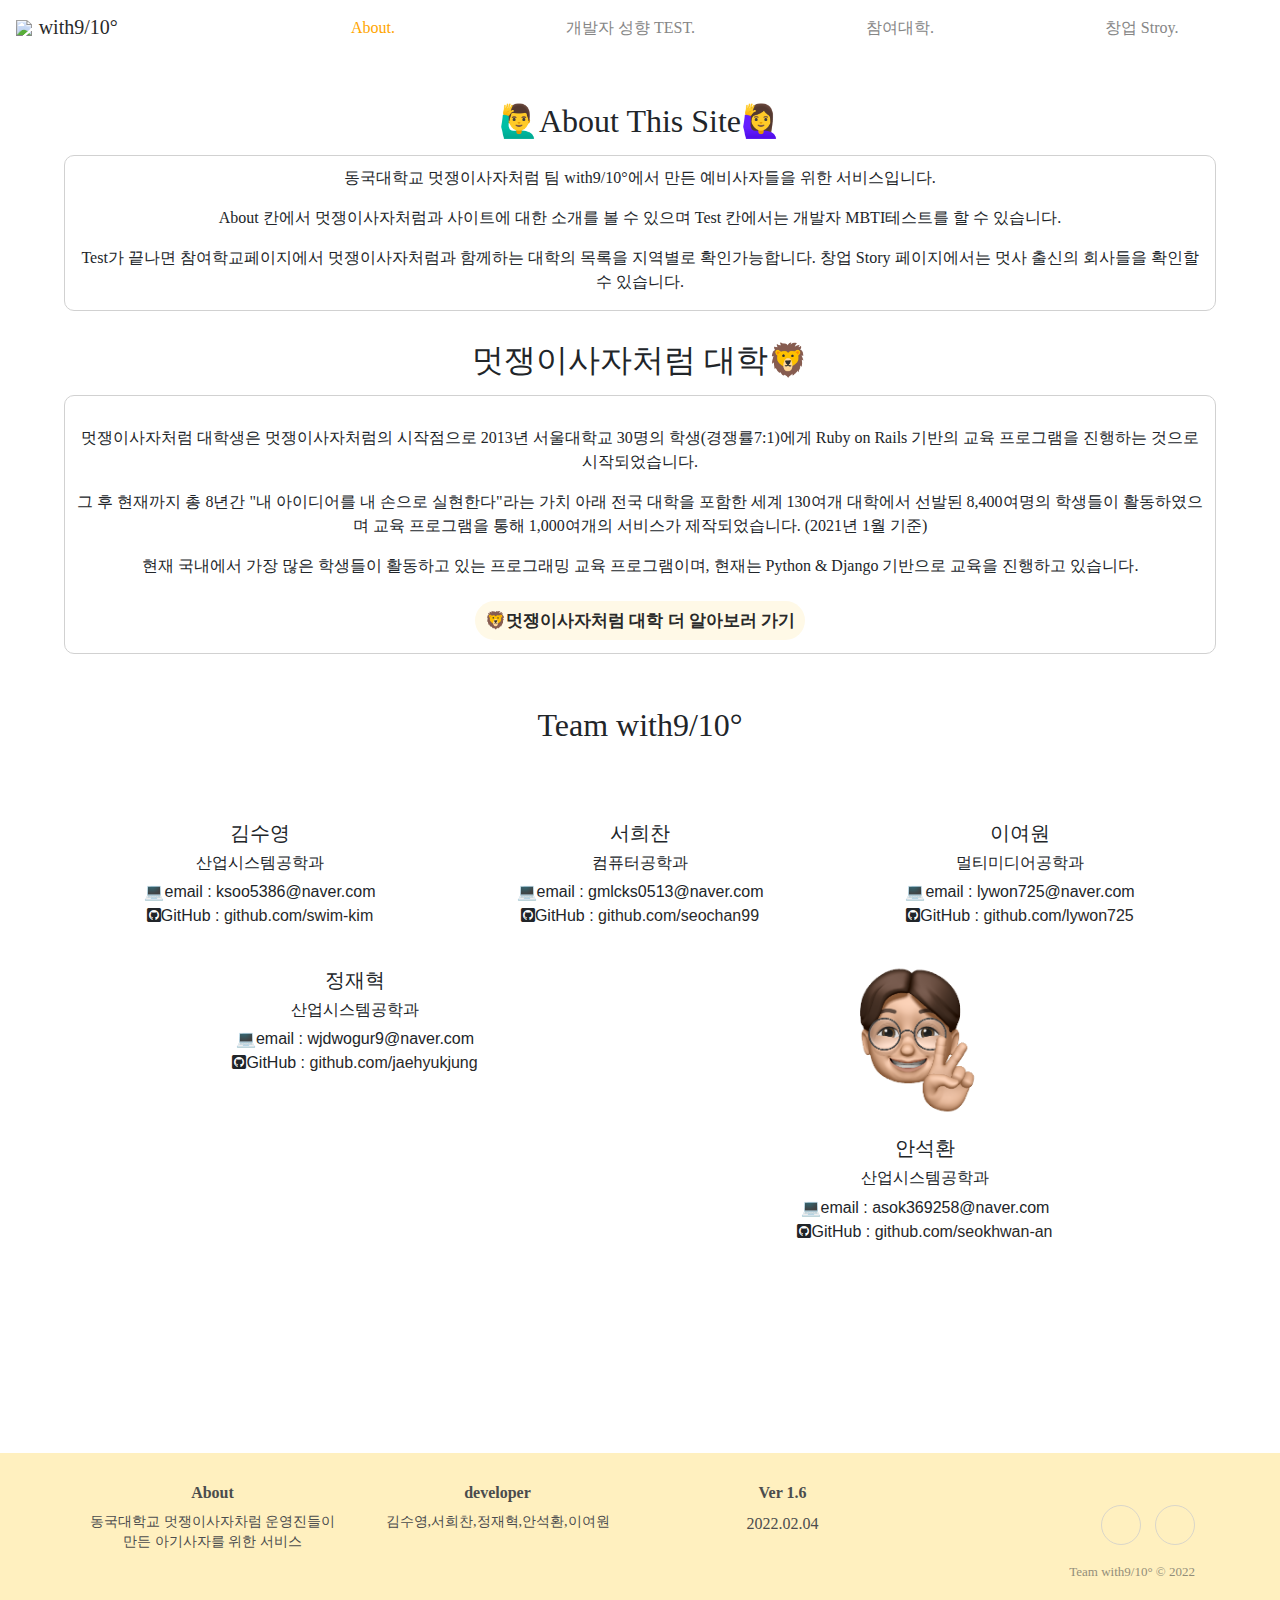
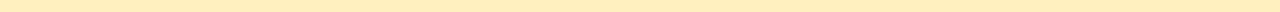
==== likelionAbout.html @ 286ec503 "[22.02.06][FIX][서희찬]html주소변경" ====
<!DOCTYPE html>
<html lang="ko">
<head>
        <meta charset="UTF-8">
        <meta name="viewport" content="width=device-width, initial-scale=1.0">
        <link rel="stylesheet" href="style.css">
        <link rel="stylesheet" href="https://use.fontawesome.com/releases/v5.15.4/css/all.css" integrity="폰트어썸 본인 CDN" crossorigin="anonymous">
        <link href="https://fonts.googleapis.com/css2?family=Source+Sans+Pro:wght@200&display=swap" rel="stylesheet">
        <link rel="stylesheet" href="https://cdnjs.cloudflare.com/ajax/libs/twitter-bootstrap/4.1.3/css/bootstrap.min.css">
        <link rel="shortcut icon" href="img/파비콘.ico">
        <link rel="stylesheet" href="https://cdnjs.cloudflare.com/ajax/libs/twitter-bootstrap/4.1.3/css/bootstrap.min.css">
        <link rel="stylesheet" href="https://cdnjs.cloudflare.com/ajax/libs/ionicons/2.0.1/css/ionicons.min.css">

        <link rel="stylesheet" href="css/style.css">
        <script src="main.js" defer></script>
        <title>with9/10°TesT</title>
</head>
<style>
.AboutBox{
        margin: 0px 5%;
        border:1px solid rgb(209, 209, 209);
        padding: 0px 10px;
        border-radius: 10px;
}
</style>
<body>
    <!-- navbar 공통  -->
    <nav class="navbar">
        <div class="navbar__logo">
                <!-- <i class="fab fa-amazon"></i> -->
                <img src="img/로고임다.png" style="width:60px; height: 51.25; transform: translateY(px);">
                <a href="main.html" style="font-family: 'GmarketSansMedium'; font-size: 20px;">with9/10°</a>
        </div>
        <ul class="navbar__menu" >
                <li><a class="navbarFont check" href="likelionAbout.html">About.</a></li>
                <li><a class="navbarFont" href="index.html">개발자 성향 TEST.</a></li>
                <li><a class="navbarFont" href="school.html">참여대학.</a></li>
                <li><a class="navbarFont" href="story.html">창업 Stroy.</a></li>
        </ul>
        <a href="#" class="navbar__toggleBtn"> <i class="fas fa-bars"></i> </a>
</nav>
        <div style="text-align: center; margin-bottom: 300px; margin-top: 30px;">
                <h2 style="margin-top: 30px; margin-bottom: 15px; font-family: 'GmarketSansMedium';">🙋‍♂️About This Site🙋‍♀️</h2>
                <div class="AboutBox">
                <p style="font-size: 20px; margin: 10px 10px;">
                        <p style="font-family: 'GmarketSansMedium';">동국대학교 멋쟁이사자처럼 팀 with9/10°에서 만든 예비사자들을 위한 서비스입니다.</p>
                        <p style="font-family: 'GmarketSansMedium';">About 칸에서 멋쟁이사자처럼과 사이트에 대한 소개를 볼 수 있으며
                        Test 칸에서는 개발자 MBTI테스트를 할 수 있습니다.</p>
                        <p style="font-family: 'GmarketSansMedium';">Test가 끝나면 참여학교페이지에서 멋쟁이사자처럼과 함께하는 대학의 목록을 지역별로 확인가능합니다. 
                        창업 Story 페이지에서는 멋사 출신의 회사들을 확인할 수 있습니다.</p>

                </p>
        </div>
                
                <h2 style="margin-top: 30px; margin-bottom: 15px; font-family: 'GmarketSansMedium';">멋쟁이사자처럼 대학🦁</h2>
                <div class="AboutBox" style="padding-bottom: 20px; ">
                <p style="text-align: center; margin-top: 30px;">
                        <p style="font-family: 'GmarketSansMedium';">멋쟁이사자처럼 대학생은 멋쟁이사자처럼의 시작점으로 2013년 서울대학교 30명의 학생(경쟁률7:1)에게 Ruby on Rails 기반의 교육 프로그램을 진행하는 것으로 시작되었습니다.</p>
<p style="font-family: 'GmarketSansMedium';">그 후 현재까지 총 8년간 "내 아이디어를 내 손으로 실현한다"라는 가치 아래 전국 대학을 포함한 세계 130여개 대학에서 선발된 8,400여명의 학생들이 활동하였으며 교육 프로그램을 통해 1,000여개의 서비스가 제작되었습니다. (2021년 1월 기준)</p>
<p style="margin-bottom:30px; font-family: 'GmarketSansMedium';">현재 국내에서 가장 많은 학생들이 활동하고 있는 프로그래밍 교육 프로그램이며, 현재는 Python & Django 기반으로 교육을 진행하고 있습니다.</p>
                <a class="goLikeLion" style="font-size: 17px; font-family: 'GmarketSansMedium';" target="_blank" href="https://www.likelion.net/univ">🦁멋쟁이사자처럼 대학 더 알아보러 가기</a>
                </div>             
                
                <div  style="margin-bottom: 150px;"  >
                        <!-- Developer -->
                        <section class="py-5 mb-5" >
                                <div class="container" >
                                        <div class="recent-work-header row text-center pb-5" >
                                                <h2 class="col-md-6 m-auto h2 semi-bold-600 py-1" style="font-family: 'GmarketSansMedium';">Team with9/10°</h2>
                                        </div>
                                        <!-- 개발팀에도 박스할거면 밑에 dix box에 클래스랑 스타일 추가 -->
                                        <!-- AboutBox" style="padding: 30px 50px;" -->
                                        <div class="row gy-5 g-lg-5 mb-1"   >
                                                <section id="teams" class="section teams">
                                                        <div class="container">
                                                                <div class="row" >
                                                                        <!-- 밑에 부분이 반응형이 필요함
                                                                        my-3 col-lg-6 col-md-8 col-sm-10 col-12 mx-auto -->
                                                                        <div class="col-md-4 col-sm-3 col-8 mx-auto">
                                                                                <div class="person">
                                                                                        <img src="img/이여원.png"style="width: 55%;" alt="" class="img-responsive">
                                                                                        <div style="font-family: 'GmarketSansMedium'" class="person-content">
                                                                                                <h5>김수영</h5>
                                                                                                <h6 class="role">산업시스템공학과</h6>
                                                                                                <p style="display:inline;">💻email :  ksoo5386@naver.com</p>
                                                                                                <p><i class="fab fa-github-square"></i>GitHub : <a target="_blank" href="https://github.com/swim-kim" style="text-decoration: none;">github.com/swim-kim</a></p>
                                                                                        </div>
                                                                                </div><!-- person -->
                                                                        </div>
                                                                        <div class="col-md-4 col-sm-3 col-8 mx-auto">
                                                                                <div class="person">
                                                                                        <img src="img/서희찬.png" style="width: 55%;" alt="" class="img-responsive">
                                                                                        <div class="person-content" style="font-family: 'GmarketSansMedium'">
                                                                                                <h5>서희찬</h5>
                                                                                                <h6 class="role">컴퓨터공학과</h6>
                                                                                                <p style="display:inline;">💻email : gmlcks0513@naver.com</p>
                                                                                                <p><i class="fab fa-github-square"></i>GitHub : <a target="_blank" href="https://github.com/seochan99" style="text-decoration: none;" >github.com/seochan99</a></p>
                                                                                        </div>
                                                                                </div><!-- person -->
                                                                        </div>                    
                                                                        <div class="col-md-4 col-sm-3 col-8 mx-auto">
                                                                                <div class="person">
                                                                                        <img src="img/이여원.png"style="width: 55%;" alt="" class="img-responsive">
                                                                                        <div class="person-content" style="font-family: 'GmarketSansMedium'">
                                                                                                <h5>이여원</h5>
                                                                                                <h6 class="role">멀티미디어공학과</h6>
                                                                                                <p style="display:inline;">💻email : lywon725@naver.com</p>
                                                                                                <p><i class="fab fa-github-square"></i>GitHub : <a target="_blank" href="https://github.com/lywon725" style="text-decoration: none;" >github.com/lywon725</a></p> 
                                                                                        </div>
                                                                                </div><!-- person -->
                                                                        </div>
                                                                        <div class="col-md-4 col-sm-3 col-8 mx-auto">
                                                                                <div class="person">
                                                                                <img src="img/서희찬.png"style="width: 55%;" alt="" class="img-responsive">
                                                                                        <div class="person-content" style="font-family: 'GmarketSansMedium'">
                                                                                                <h5>정재혁</h5>
                                                                                                <h6 class="role">산업시스템공학과</h6>
                                                                                                <p style="display:inline;">💻email : wjdwogur9@naver.com</p>
                                                                                                <p><i class="fab fa-github-square"></i>GitHub : <a target="_blank" href="https://github.com/jaehyukjung" style="text-decoration: none;" >github.com/jaehyukjung
                                                                                                </a></p>
                                                                                        </div>
                                                                                </div><!-- person -->
                                                                        </div>
                                                                        <div class="col-md-4 col-sm-3 col-8 mx-auto">
                                                                                <div class="person">
                                                                                <img src="img/안석환.png"style="width: 55%;" alt="" class="img-responsive">
                                                                                        <div class="person-content" style="font-family: 'GmarketSansMedium'">
                                                                                                <h5>안석환</h5>
                                                                                                <h6 class="role">산업시스템공학과</h6>
                                                                                                <p style="display:inline;">💻email : asok369258@naver.com</p>
                                                                                                <p><i class="fab fa-github-square"></i>GitHub : <a target="_blank" href="https://github.com/seokhwan-an" style="text-decoration: none;" >github.com/seokhwan-an</a></p>
                                                                                        </div>
                                                                                </div><!-- person -->
                                                                        </div>
                                                                </div>
                                                        </div>
                                                </section><!-- teams -->
                                        </div>
                                </div>
                        </section>
                </div>
        </div>




        <footer class="footer-clean" >
                <div class="container" >
                        <div class="row justify-content-center" > 
                        <div class="col-sm-4 col-md-3 item" >
                                <h3 style="font-family: 'GmarketSansMedium'">About</h3>
                                <ul>
                                <li style="font-family: 'GmarketSansMedium'"> 동국대학교 멋쟁이사자차럼 운영진들이 만든 아기사자를 위한 서비스</li>
                                </ul>
                        </div>
                        <div class="col-sm-4 col-md-3 item">
                                <h3 style="font-family: 'GmarketSansMedium'">developer</h3>
                                <ul>
                                <li style="font-family: 'GmarketSansMedium'">김수영,서희찬,정재혁,안석환,이여원</li>

                                </ul>
                        </div>
                        <div class="col-sm-4 col-md-3 item">
                                <h3 style="font-family: 'GmarketSansMedium'">Ver 1.6</h3>
                                <li style="font-family: 'GmarketSansMedium'">2022.02.04</li>
                        </div>
                        <div class="col-lg-3 item social">
                                <a href="https://www.facebook.com/likelion.net"><i class="icon ion-social-facebook"></i></a>
                                <a href="https://www.instagram.com/likelion.official/"><i class="icon ion-social-instagram"></i></a>
                                <p style="font-family: 'GmarketSansMedium'" class="copyright">Team with9/10° © 2022</p>
                        </div>
                        </div>
                </div>
                </footer>
        <script src="/js/navbar.js" defer></script>
</body>
</html>
---- css/style.css ----
@import "base.css";
@import "navbar.css";
@import "background.css";
@import "slide.css";
@import "school.css";


/* 여기어때 잘난체 */
@font-face {
  font-family: 'yg-jalnan';
  src: url('https://cdn.jsdelivr.net/gh/projectnoonnu/noonfonts_four@1.2/JalnanOTF00.woff') format('woff');
  font-weight: normal;
  font-style: normal;
}
/* G마켓 산스 TTF */
@font-face {
  font-family: 'GmarketSansLight';
  src: url('https://cdn.jsdelivr.net/gh/projectnoonnu/noonfonts_2001@1.1/GmarketSansLight.woff') format('woff');
  font-weight: normal;
  font-style: normal;
}
@font-face {
  font-family: 'GmarketSansMedium';
  src: url('https://cdn.jsdelivr.net/gh/projectnoonnu/noonfonts_2001@1.1/GmarketSansMedium.woff') format('woff');
  font-weight: normal;
  font-style: normal;
}

*{
    font-family: 'Noto Sans KR', sans-serif;
    /* font-family: 'Jua', sans-serif; */
  }
  .footer-clean {
    position: absolute;
    padding:30px 0;
    background-color:rgb(255, 240, 191);
    color:#4b4c4d;
  }
  
  .footer-clean h3 {
    margin-top:0;
    margin-bottom:10px;
    font-weight:bold;
    font-size:16px;
  }
  
  .footer-clean ul {
    padding:0;
    list-style:none;
    line-height:1.4;
    font-size:14px;
    margin-bottom:0;
  }
  
  .footer-clean ul a {
    color:inherit;
    text-decoration:none;
    opacity:0.8;
  }
  
  .footer-clean ul a:hover {
    opacity:1;
  }
  
  .footer-clean .item.social {
    text-align:right;
  }
  
  @media (max-width:767px) {
    .footer-clean .item {
      text-align:center;
      padding-bottom:0px;
      line-height: 0.1;
  
    }
  }
  
  @media (max-width: 768px) {
    .footer-clean .item.social {
      text-align:right;
    }
  }
  
  .footer-clean .item.social > a {
    font-size:24px;
    width:40px;
    height:40px;
    line-height:40px;
    display:inline-block;
    text-align:center;
    border-radius:50%;
    border:1px solid #ccc;
    margin-left:10px;
    margin-top:22px;
    color:inherit;
    opacity:0.75;
  }
  
  .footer-clean .item.social > a:hover {
    opacity:0.9;
  }
  
  @media (max-width:991px) {
    .footer-clean .item.social > a {
      margin-top:40px;
    }
  }
  
  @media (max-width:767px) {
    .footer-clean .item.social > a {
      margin: 0px;
    }
  }
  
  .footer-clean .copyright {
    margin-top:10px;
    margin-bottom:0;
    font-size:13px;
    opacity:0.6;
  }
  
  /* Credit to https://epicbootstrap.com/snippets/footer-with-columns */
  html {

    position: relative;

    min-height: 100%;

    margin: 0;



}

body {

    min-height: 100%;

}

footer {

    position: absolute;

    left: 0;

    bottom: 0;

    width: 100%;

	padding: 10px 0;

	text-align: center;

	color: white;

	background: rgb(255, 208, 137);

}
img {
  width: 100%;
  height: auto;
}

.goLikeLion{
  border : 1px solid none; 
  padding: 10px; 
  font-weight: 600;  
  border-radius: 20px; 
  background-color: rgb(255, 249, 231);
}
.goLikeLion:hover{
  color : orange;
  text-decoration: none;
  text-decoration-line: none;
}

li{list-style: none;}

.slide_div{
  width: 1500px;
  margin: 0 auto;
  height: 300px;
}
.slider_wrapper{
  position: relative;
  width: 1580px;
  margin: 0 auto;
  height: 250px;
  overflow: hidden;
}
.slides{
  position: absolute;
  margin-top: 25px;
  margin-bottom: 25px;
  left: 0; top: 0;
  width: 200*42+30*42+'px';
  height: 250px;
  transition: left 0.5s ease-out;
}
.slides li{
  float: left;
  margin-right: 30px;
}

.controls{
  text-align: center;
  margin-top: 25px;
  border-radius: 10%;
  background :rgba(105, 105, 103, 0.274);
}
.controls span{
  
  color:rgb(15, 15, 5);
  font-weight:bold;
  padding: 10px 20px;
  margin-top: 10px;
  
}
.controls span.prev{right:calc(100% + 50%);}
.controls span.next{left:calc(100% + 50%);}

.wap{
  width: 2000px;
  height: 400px;
  margin: 0 auto;
  
}
.box1{
  float: left;
  width: 100px;
  margin-top: 80px;
  margin-left: 30px;
}
.box2{
  float: left;
  width: 1600px;
  margin-right: 30px;
  
}
.univ{
  width: 170px;
  height: 170px;
}
.li{
  width: 200px;
  height: 200px;
  text-align: center;
}
.jae{
  margin-top: 5px ;
}

.laquCT {
  margin: 30px auto 0px;
  width: 70%;
}
.wap2{
  width: 2000px;
  height: 300px;
  margin: 0 auto;
  margin-left: 100px;
}
.box3{
  float: left;
  width: 250px;
  margin: auto;
  margin-right: 20px;
}
.box4{
  float: left;
  width: 1000px;
  margin: 50px;
  margin: auto;
  
}
.univ1{
  width: 220px;
  height: 220px;
}
.founded{
  font-size: 30px;
  font-weight: bold;
}
a.check{
  color: orange;
}
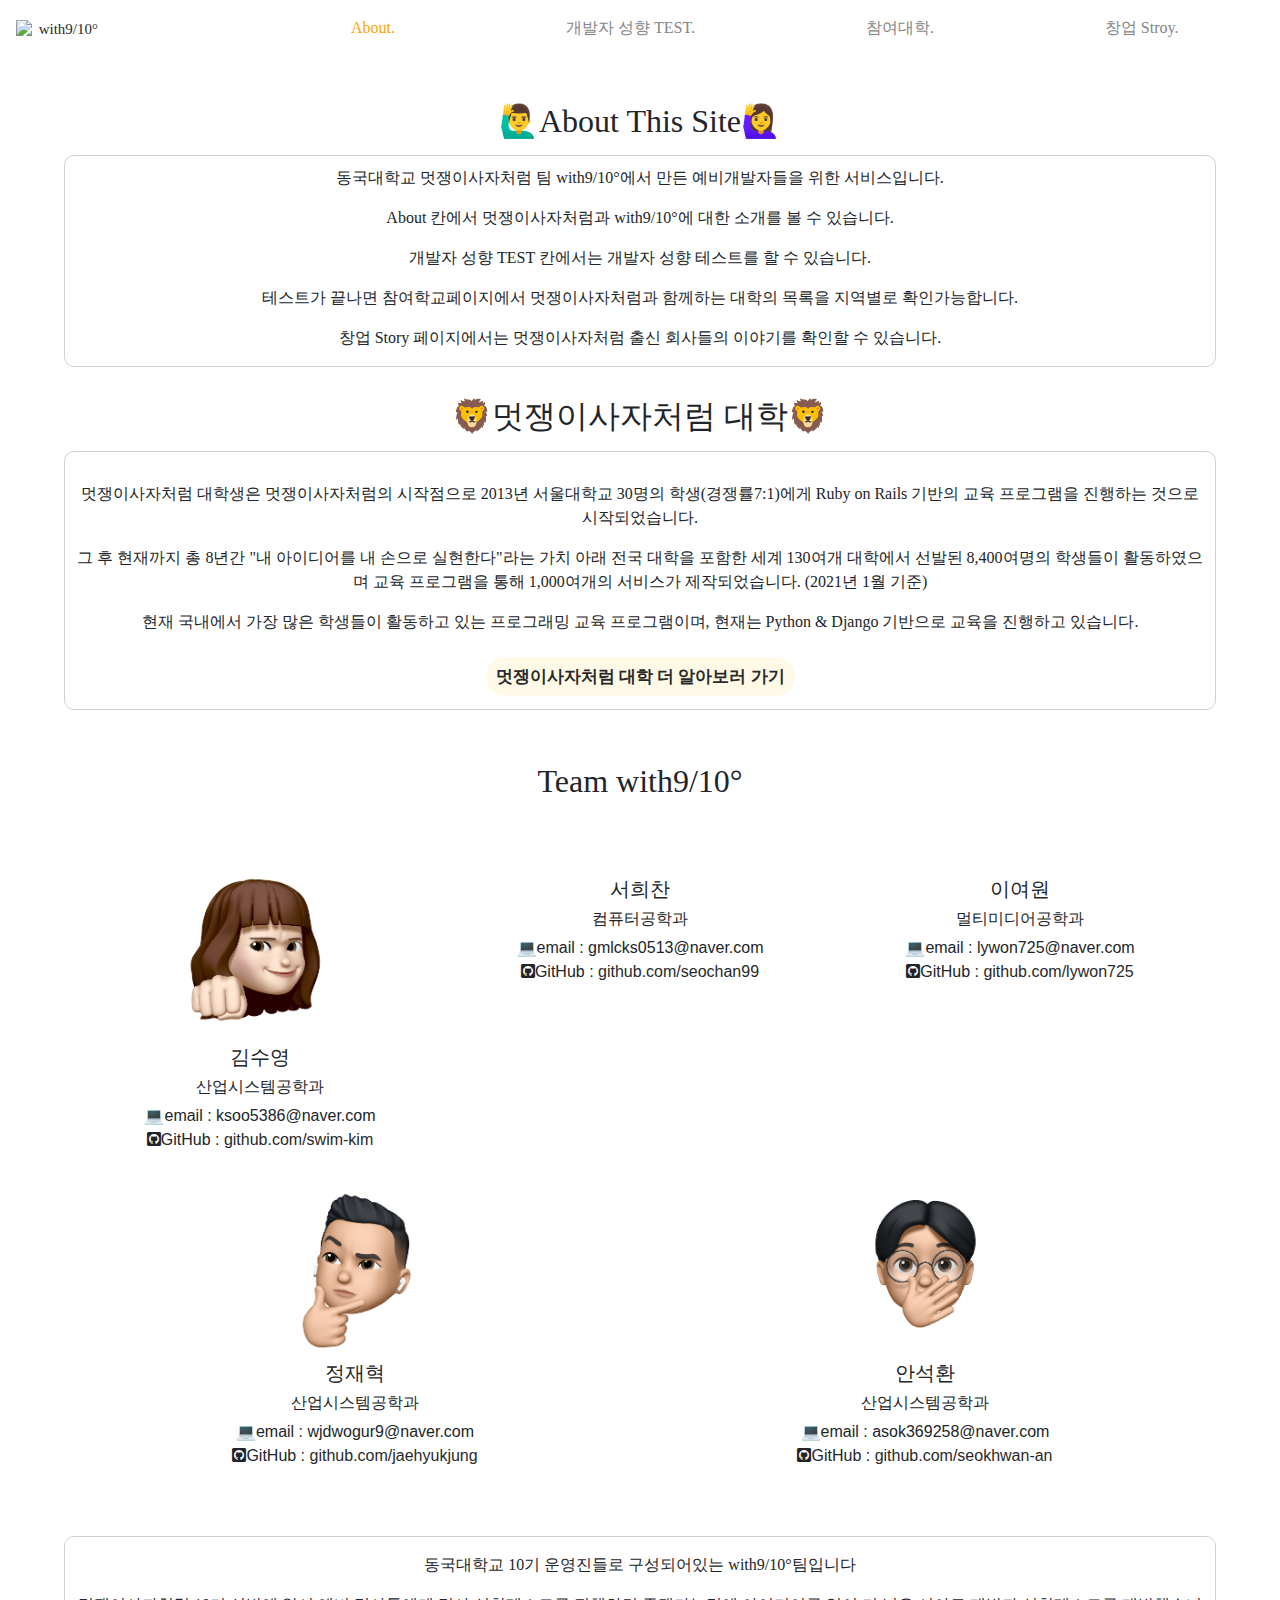
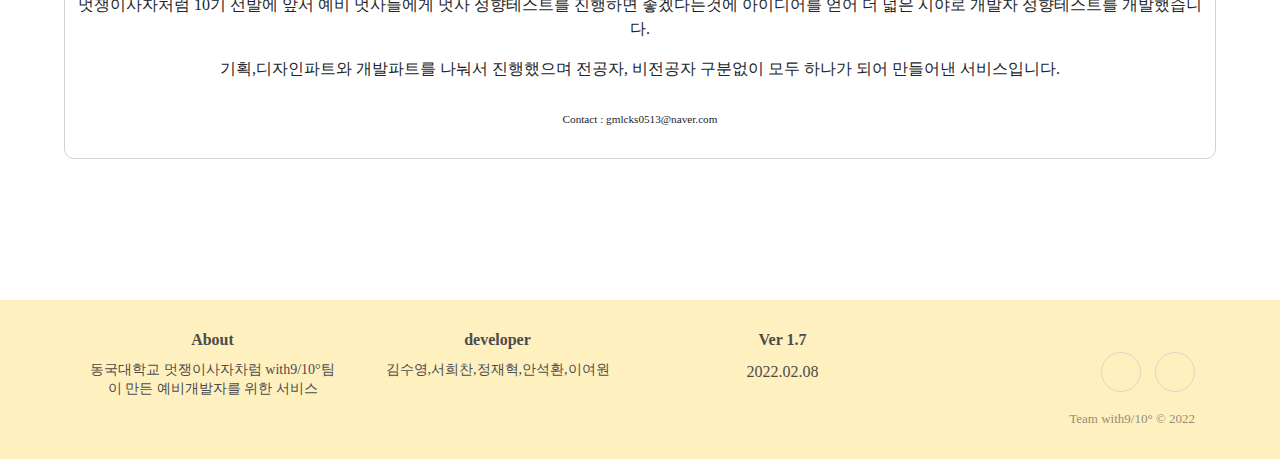
==== commit b9d0c88d: "사진추가" ====
--- a/likelionAbout.html
+++ b/likelionAbout.html
@@ -13,7 +13,18 @@
 
         <link rel="stylesheet" href="css/style.css">
         <script src="main.js" defer></script>
-        <title>with9/10°TesT</title>
+        <title>with9/10°</title>
+<!-- Global site tag (gtag.js) - Google Analytics -->
+<script async src="https://www.googletagmanager.com/gtag/js?id=G-E0ZWRRQJPZ"></script>
+<script async src="https://pagead2.googlesyndication.com/pagead/js/adsbygoogle.js?client=ca-pub-7635318745908410"
+     crossorigin="anonymous"></script>
+<script>
+  window.dataLayer = window.dataLayer || [];
+  function gtag(){dataLayer.push(arguments);}
+  gtag('js', new Date());
+
+  gtag('config', 'G-E0ZWRRQJPZ');
+</script>
 </head>
 <style>
 .AboutBox{
@@ -29,7 +40,7 @@
         <div class="navbar__logo">
                 <!-- <i class="fab fa-amazon"></i> -->
                 <img src="img/로고임다.png" style="width:60px; height: 51.25; transform: translateY(px);">
-                <a href="main.html" style="font-family: 'GmarketSansMedium'; font-size: 20px;">with9/10°</a>
+                <a href="main.html" style="font-family: 'GmarketSansMedium'; font-size: 15px;">with9/10°</a>
         </div>
         <ul class="navbar__menu" >
                 <li><a class="navbarFont check" href="likelionAbout.html">About.</a></li>
@@ -43,27 +54,28 @@
                 <h2 style="margin-top: 30px; margin-bottom: 15px; font-family: 'GmarketSansMedium';">🙋‍♂️About This Site🙋‍♀️</h2>
                 <div class="AboutBox">
                 <p style="font-size: 20px; margin: 10px 10px;">
-                        <p style="font-family: 'GmarketSansMedium';">동국대학교 멋쟁이사자처럼 팀 with9/10°에서 만든 예비사자들을 위한 서비스입니다.</p>
-                        <p style="font-family: 'GmarketSansMedium';">About 칸에서 멋쟁이사자처럼과 사이트에 대한 소개를 볼 수 있으며
-                        Test 칸에서는 개발자 MBTI테스트를 할 수 있습니다.</p>
-                        <p style="font-family: 'GmarketSansMedium';">Test가 끝나면 참여학교페이지에서 멋쟁이사자처럼과 함께하는 대학의 목록을 지역별로 확인가능합니다. 
-                        창업 Story 페이지에서는 멋사 출신의 회사들을 확인할 수 있습니다.</p>
+                        <p style="font-family: 'GmarketSansMedium';">동국대학교 멋쟁이사자처럼 팀 with9/10°에서 만든 예비개발자들을 위한 서비스입니다.</p>
+                        <p style="font-family: 'GmarketSansMedium';">About 칸에서 멋쟁이사자처럼과 with9/10°에 대한 소개를 볼 수 있습니다.
+                        </p>
+                        <p style="font-family: 'GmarketSansMedium';">개발자 성향 TEST 칸에서는 개발자 성향 테스트를 할 수 있습니다.</p>
+                        <p style="font-family: 'GmarketSansMedium';">테스트가 끝나면 참여학교페이지에서 멋쟁이사자처럼과 함께하는 대학의 목록을 지역별로 확인가능합니다.</p>
+                        <p style="font-family: 'GmarketSansMedium';">창업 Story 페이지에서는 멋쟁이사자처럼 출신 회사들의 이야기를 확인할 수 있습니다.</p>
 
                 </p>
         </div>
                 
-                <h2 style="margin-top: 30px; margin-bottom: 15px; font-family: 'GmarketSansMedium';">멋쟁이사자처럼 대학🦁</h2>
+                <h2 style="margin-top: 30px; margin-bottom: 15px; font-family: 'GmarketSansMedium';">🦁멋쟁이사자처럼 대학🦁</h2>
                 <div class="AboutBox" style="padding-bottom: 20px; ">
                 <p style="text-align: center; margin-top: 30px;">
                         <p style="font-family: 'GmarketSansMedium';">멋쟁이사자처럼 대학생은 멋쟁이사자처럼의 시작점으로 2013년 서울대학교 30명의 학생(경쟁률7:1)에게 Ruby on Rails 기반의 교육 프로그램을 진행하는 것으로 시작되었습니다.</p>
 <p style="font-family: 'GmarketSansMedium';">그 후 현재까지 총 8년간 "내 아이디어를 내 손으로 실현한다"라는 가치 아래 전국 대학을 포함한 세계 130여개 대학에서 선발된 8,400여명의 학생들이 활동하였으며 교육 프로그램을 통해 1,000여개의 서비스가 제작되었습니다. (2021년 1월 기준)</p>
 <p style="margin-bottom:30px; font-family: 'GmarketSansMedium';">현재 국내에서 가장 많은 학생들이 활동하고 있는 프로그래밍 교육 프로그램이며, 현재는 Python & Django 기반으로 교육을 진행하고 있습니다.</p>
-                <a class="goLikeLion" style="font-size: 17px; font-family: 'GmarketSansMedium';" target="_blank" href="https://www.likelion.net/univ">🦁멋쟁이사자처럼 대학 더 알아보러 가기</a>
+                <a class="goLikeLion" style="font-size: 17px; font-family: 'GmarketSansMedium';" target="_blank" href="https://www.likelion.net/univ">멋쟁이사자처럼 대학 더 알아보러 가기</a>
                 </div>             
                 
                 <div  style="margin-bottom: 150px;"  >
                         <!-- Developer -->
-                        <section class="py-5 mb-5" >
+                        <section class="py-5" >
                                 <div class="container" >
                                         <div class="recent-work-header row text-center pb-5" >
                                                 <h2 class="col-md-6 m-auto h2 semi-bold-600 py-1" style="font-family: 'GmarketSansMedium';">Team with9/10°</h2>
@@ -78,7 +90,7 @@
                                                                         my-3 col-lg-6 col-md-8 col-sm-10 col-12 mx-auto -->
                                                                         <div class="col-md-4 col-sm-3 col-8 mx-auto">
                                                                                 <div class="person">
-                                                                                        <img src="img/이여원.png"style="width: 55%;" alt="" class="img-responsive">
+                                                                                        <img src="img/김수영.png"style="width: 55%;" alt="" class="img-responsive">
                                                                                         <div style="font-family: 'GmarketSansMedium'" class="person-content">
                                                                                                 <h5>김수영</h5>
                                                                                                 <h6 class="role">산업시스템공학과</h6>
@@ -111,7 +123,7 @@
                                                                         </div>
                                                                         <div class="col-md-4 col-sm-3 col-8 mx-auto">
                                                                                 <div class="person">
-                                                                                <img src="img/서희찬.png"style="width: 55%;" alt="" class="img-responsive">
+                                                                                <img src="img/정재혁.png"style="width: 55%;" alt="" class="img-responsive">
                                                                                         <div class="person-content" style="font-family: 'GmarketSansMedium'">
                                                                                                 <h5>정재혁</h5>
                                                                                                 <h6 class="role">산업시스템공학과</h6>
@@ -138,11 +150,26 @@
                                         </div>
                                 </div>
                         </section>
+                        <div class="AboutBox">
+                                <p style="text-align: center;">
+                                        <p style="font-family: 'GmarketSansMedium';">동국대학교 10기 운영진들로 구성되어있는 with9/10°팀입니다</p>
+                <p style="font-family: 'GmarketSansMedium';">멋쟁이사자처럼 10기 선발에 앞서 예비 멋사들에게 멋사 성향테스트를 진행하면 좋겠다는것에 아이디어를 얻어 더 넓은 시야로 개발자 성향테스트를 개발했습니다.</p>
+                <p style="margin-bottom:30px; font-family: 'GmarketSansMedium';">기획,디자인파트와 개발파트를 나눠서 진행했으며 전공자, 비전공자 구분없이 모두 하나가 되어 만들어낸 서비스입니다.</p>
+                <p style="margin-bottom:30px; font-family: 'GmarketSansMedium'; font-size: 0.7em;">Contact : gmlcks0513@naver.com </p>
+                                </div>      
                 </div>
+                <div class="kakaoAds" >
+                        <ins class="kakao_ad_area" 
+                        data-ad-unit    = "DAN-TsTcURS5XN1SCKig" 
+                        data-ad-width   = "320" 
+                        data-ad-height  = "50">
+                        </ins> 
+                          <ins class="kakao_ad_area"  
+                      data-ad-unit    = "DAN-ZQkJ5SHujd9vmHPm" 
+                      data-ad-width   = "320" 
+                      data-ad-height  = "100"></ins> 
+                      </div>
         </div>
-
-
-
 
         <footer class="footer-clean" >
                 <div class="container" >
@@ -150,28 +177,29 @@
                         <div class="col-sm-4 col-md-3 item" >
                                 <h3 style="font-family: 'GmarketSansMedium'">About</h3>
                                 <ul>
-                                <li style="font-family: 'GmarketSansMedium'"> 동국대학교 멋쟁이사자차럼 운영진들이 만든 아기사자를 위한 서비스</li>
+                                <li style="font-family: 'GmarketSansMedium'">동국대학교 멋쟁이사자차럼 with9/10°팀이 만든 예비개발자를 위한 서비스</li>
                                 </ul>
                         </div>
                         <div class="col-sm-4 col-md-3 item">
                                 <h3 style="font-family: 'GmarketSansMedium'">developer</h3>
                                 <ul>
                                 <li style="font-family: 'GmarketSansMedium'">김수영,서희찬,정재혁,안석환,이여원</li>
-
+        
                                 </ul>
                         </div>
                         <div class="col-sm-4 col-md-3 item">
-                                <h3 style="font-family: 'GmarketSansMedium'">Ver 1.6</h3>
-                                <li style="font-family: 'GmarketSansMedium'">2022.02.04</li>
+                                <h3 style="font-family: 'GmarketSansMedium'">Ver 1.7</h3>
+                                <li style="font-family: 'GmarketSansMedium'">2022.02.08</li>
                         </div>
                         <div class="col-lg-3 item social">
-                                <a href="https://www.facebook.com/likelion.net"><i class="icon ion-social-facebook"></i></a>
-                                <a href="https://www.instagram.com/likelion.official/"><i class="icon ion-social-instagram"></i></a>
+                                <a href="https://www.facebook.com/DGUlion"><i class="icon ion-social-facebook"></i></a>
+                                <a href="https://www.instagram.com/likelion_dongguk/"><i class="icon ion-social-instagram"></i></a>
                                 <p style="font-family: 'GmarketSansMedium'" class="copyright">Team with9/10° © 2022</p>
                         </div>
                         </div>
                 </div>
                 </footer>
+                <script type="text/javascript" src="//t1.daumcdn.net/kas/static/ba.min.js" async></script>
         <script src="/js/navbar.js" defer></script>
 </body>
 </html>
--- a/css/style.css
+++ b/css/style.css
@@ -100,17 +100,7 @@
     opacity:0.9;
   }
   
-  @media (max-width:991px) {
-    .footer-clean .item.social > a {
-      margin-top:40px;
-    }
-  }
-  
-  @media (max-width:767px) {
-    .footer-clean .item.social > a {
-      margin: 0px;
-    }
-  }
+
   
   .footer-clean .copyright {
     margin-top:10px;
@@ -220,11 +210,92 @@
 .controls span.prev{right:calc(100% + 50%);}
 .controls span.next{left:calc(100% + 50%);}
 
+.slides1{
+  position: absolute;
+  margin-top: 25px;
+  margin-bottom: 25px;
+  left: 0; top: 0;
+  width: 200*42+30*42+'px';
+  height: 250px;
+  transition: left 0.5s ease-out;
+}
+.slides1 li{
+  float: left;
+  margin-right: 30px;
+}
+
+.controls1{
+  text-align: center;
+  margin-top: 25px;
+  border-radius: 10%;
+  background :rgba(105, 105, 103, 0.274);
+}
+.controls1 span{
+  
+  color:rgb(15, 15, 5);
+  font-weight:bold;
+  padding: 10px 20px;
+  margin-top: 10px;
+  
+}
+.controls1 span.prev1{right:calc(100% + 50%);}
+.controls1 span.next1{left:calc(100% + 50%);}
+.slide_div{
+  width: 1500px;
+  margin: 0 auto;
+  height: 300px;
+}
+.slider_wrapper{
+  position: relative;
+  width: 1580px;
+  margin: 0 auto;
+  height: 250px;
+  overflow: hidden;
+}
+.slides{
+  position: absolute;
+  margin-top: 25px;
+  margin-bottom: 25px;
+  left: 0; top: 0;
+  width: 200*42+30*42+'px';
+  height: 250px;
+  transition: left 0.5s ease-out;
+}
+
+.slides li{
+  float: left;
+  margin-right: 30px;
+}
+
+.controls{
+  text-align: center;
+  margin-top: 25px;
+  border-radius: 10%;
+  background :rgba(105, 105, 103, 0.274);
+}
+.controls span{
+  
+  color:rgb(15, 15, 5);
+  font-weight:bold;
+  padding: 10px 20px;
+  margin-top: 10px;
+  
+}
+.controls span.prev{right:calc(100% + 50%);}
+.controls span.next{left:calc(100% + 50%);}
+
+
 .wap{
   width: 2000px;
   height: 400px;
   margin: 0 auto;
-  
+  align-items: center;
+}
+.wap1{
+  width: 2000px;
+  height: 400px;
+  margin: 0 auto;
+  align-items: center;
 }
 .box1{
   float: left;
@@ -239,8 +310,20 @@
   
 }
 .univ{
-  width: 170px;
-  height: 170px;
+  width: 150px;
+  height: 150px;
+}
+.univ1{
+  width: 300px;
+  height: 300px;
+  border-radius: 20px;
+  margin-top: 30px;
+}
+.univName{
+  text-align: center; 
+  border: 3px; 
+  margin-top: 15px; 
+  font-family: 'GmarketSansMedium'; 
 }
 .li{
   width: 200px;
@@ -256,32 +339,173 @@
   width: 70%;
 }
 .wap2{
-  width: 2000px;
+  width: 450px;
+  height: 700px;
+  margin: 30px;
+  background-color: #f8f8f8;
+  border-radius: 5%;
+}
+
+.box3{
+  width: 350px;
+  height: 350px;
+  margin-top: 20px;
+  margin: auto;
+}
+.box4{
+  width: 430px;
   height: 300px;
-  margin: 0 auto;
-  margin-left: 100px;
-}
-.box3{
-  float: left;
-  width: 250px;
-  margin: auto;
-  margin-right: 20px;
-}
-.box4{
-  float: left;
-  width: 1000px;
-  margin: 50px;
-  margin: auto;
-  
-}
-.univ1{
-  width: 220px;
-  height: 220px;
-}
+  margin: 20px auto;
+}
+
 .founded{
   font-size: 30px;
   font-weight: bold;
 }
 a.check{
   color: orange;
+}
+@media (max-width:991px) {
+  .footer-clean .item.social > a {
+    margin-top:40px;
+  }
+
+}
+
+@media (max-width:767px) {
+  .footer-clean .item.social > a {
+    margin: 0px;
+  }
+  .univ{
+    width: 90px;
+    height: 90px;
+  }
+  .univName{
+    text-align: center; 
+    margin-top: 8px; 
+    font-family: 'GmarketSansMedium'; 
+    font-size: 1em;
+  }
+}
+/*모바일 슬라이드 부분*/
+/*참여대학 부분*/
+.schoolTitle_mobile{
+  margin-bottom: 0px;
+  text-align: center;
+  font-weight: bold;
+  font-family: 'GmarketSansMedium';
+  transform: translateY(-50px);
+  font-size: 30px;
+}
+.frame {
+  margin-bottom: 0px;
+}
+.frame ul {
+  list-style: none;
+  margin: 0;
+  padding: 0;
+  height: 100%;
+}
+.frame ul li {
+  float: left;
+  width: 125px;
+  height: 100%;
+  margin: 0 1px 0 0;
+  padding: 0;
+  text-align: center;
+  cursor: pointer;
+}
+
+@media (max-height:767px){
+  .mobile{
+    margin-bottom: 300px;
+  }
+  .frame ul li{
+    width: 125px;
+  }
+  .frame_founded ul li{
+    width: 125px;
+  }
+}
+/*창업 스토리 부분*/
+.foundedTitle_mobile{
+  margin-top: 30px;
+  margin-bottom: 30px;
+  text-align: center;
+  font-weight: bold;
+  font-family: 'GmarketSansMedium';
+  transform: translateY(0px);
+  font-size: 30px;
+}
+.frame_founded {
+  height: 125px;
+  overflow: hidden;
+  margin-bottom: 0px;
+}
+.frame_founded ul {
+  list-style: none;
+  margin: 0;
+  padding: 0;
+  height: 100%;
+}
+.frame_founded ul li {
+  float: left;
+  width: 125px;
+  height: 100%;
+  margin: 0 1px 0 0;
+  padding: 0;
+  text-align: center;
+  cursor: pointer;
+}
+/*창업 스토리 모바일 화면*/
+.founded_container_moblie{
+  display:gird;
+  grid-template-rows: repeat(auto-fill);
+  grid-template-columns: repeat(auto-fill, minmax(50%, auto));
+  text-align: left;
+
+  margin-left: 2.5%;
+}
+.founded_mobile_img{
+  width: 100px;
+  height: 100px;
+  float: left;
+  margin-right: 2.5%;
+}
+.text_container{
+  display: inline-block;
+  width: 60%;
+  padding-top: 2%;
+}
+.founded_title{
+  font-weight: bold;
+  font-family: 'GmarketSansMedium';
+  margin-bottom: 5px;
+  font-size: 15px;
+}
+.founded_content{
+  font-weight: lighter;
+  font-size: 13px;
+
+}
+.founded_url a{
+  text-decoration: none;
+  color: gray;
+  font-size: 10px;
+}
+.founded_mobile_content_container{
+  margin-bottom: 50px;
+}
+table {
+  width: 1500px;
+  height: 4700px;
+  margin-left: auto;
+  margin-right: auto;
+  margin-bottom: 30px;
+}
+td {
+  width: 350px;
+  height: 480px;
+  color:black;
+  border-radius: 5px; 
 }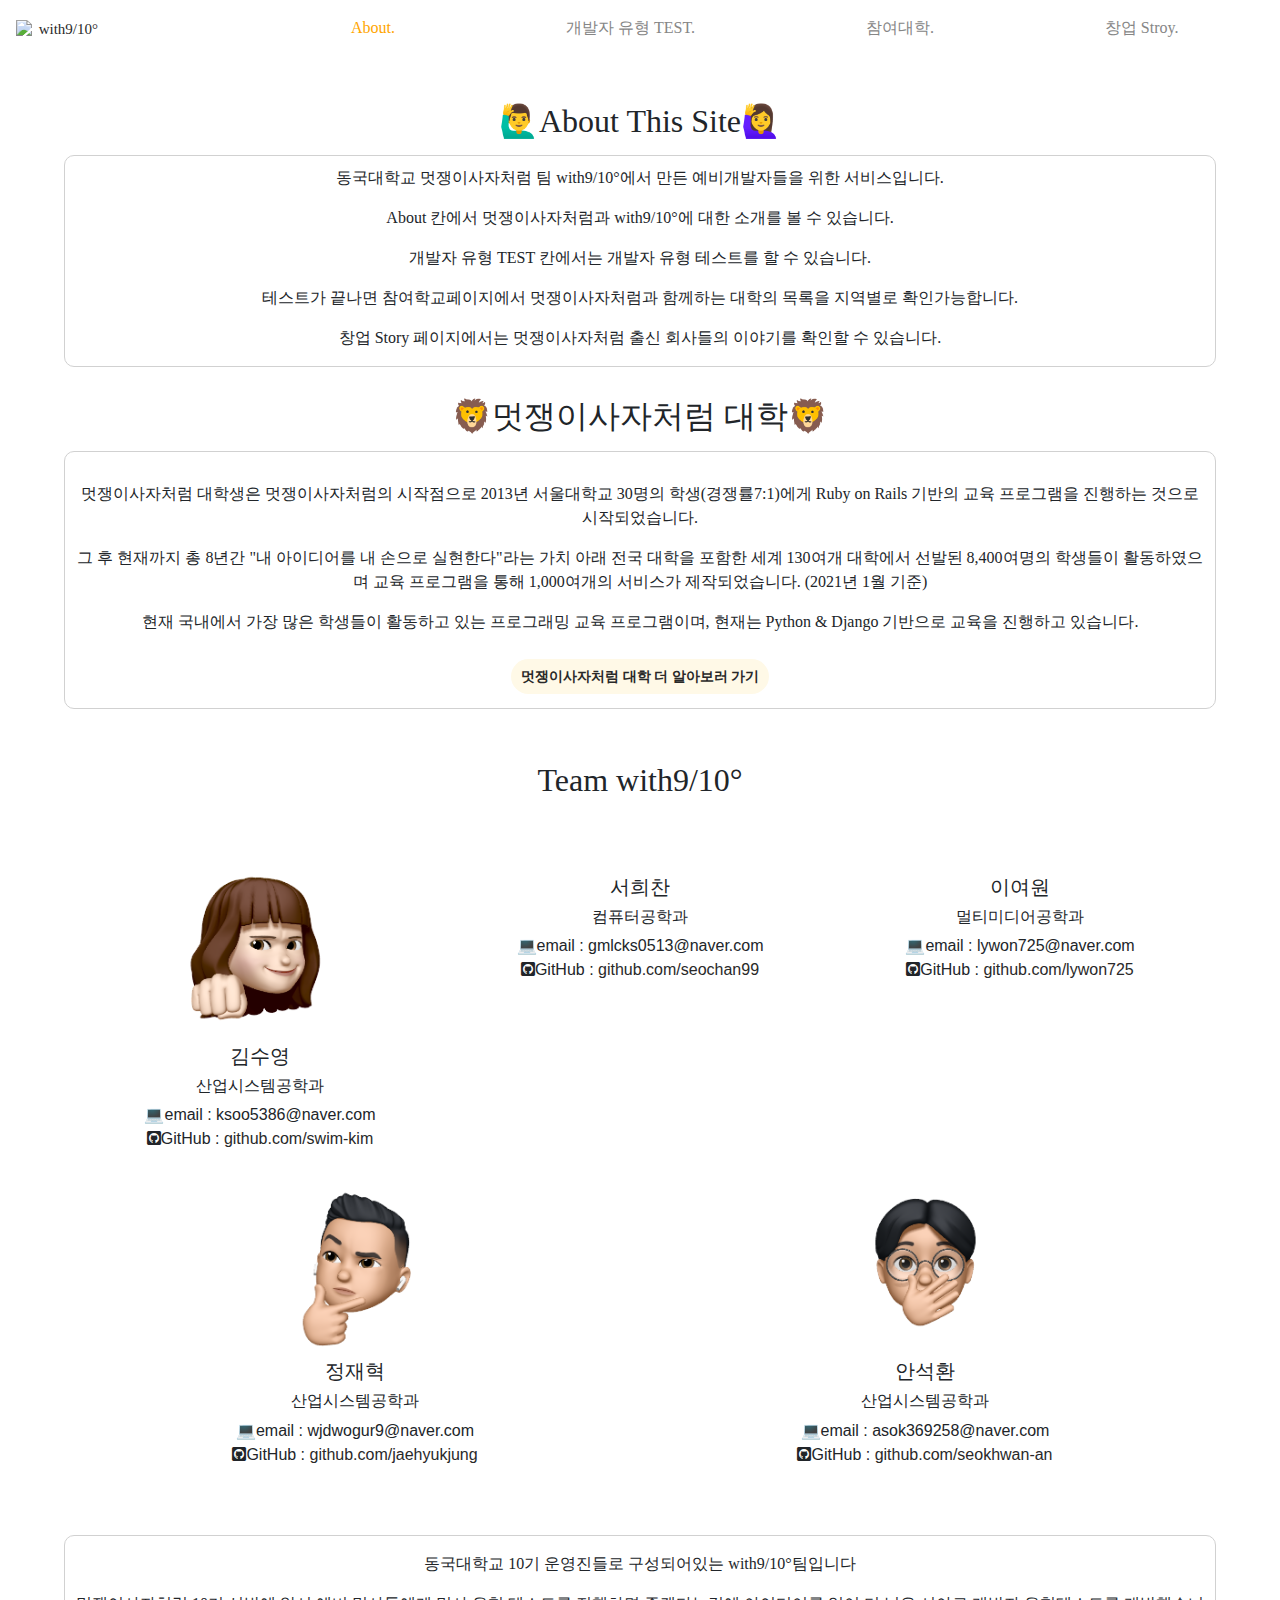
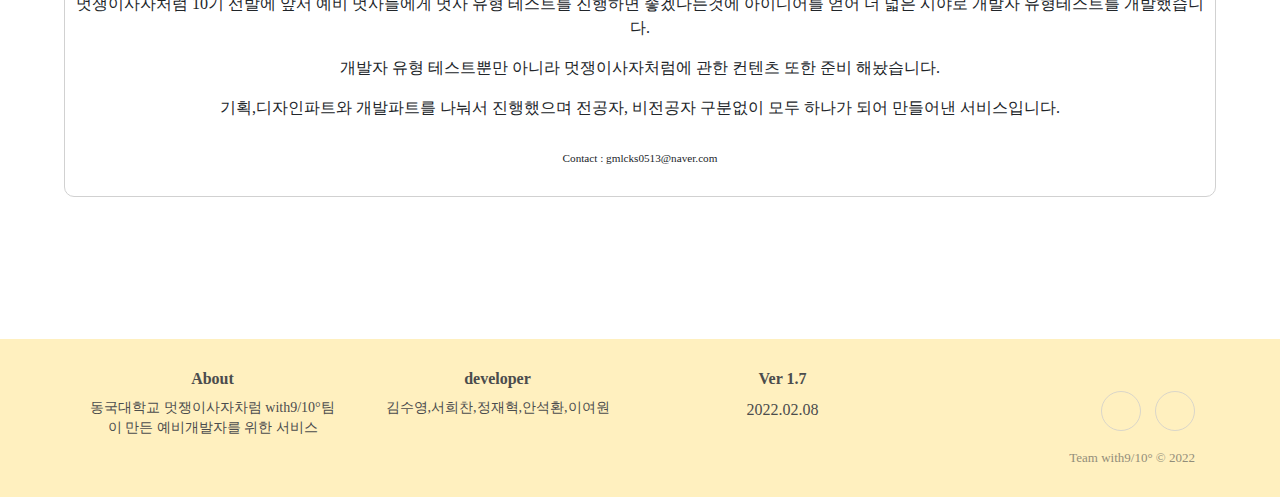
==== commit 99b20bc4: "어바웃내용수정" ====
--- a/likelionAbout.html
+++ b/likelionAbout.html
@@ -44,7 +44,7 @@
         </div>
         <ul class="navbar__menu" >
                 <li><a class="navbarFont check" href="likelionAbout.html">About.</a></li>
-                <li><a class="navbarFont" href="index.html">개발자 성향 TEST.</a></li>
+                <li><a class="navbarFont" href="index.html">개발자 유형 TEST.</a></li>
                 <li><a class="navbarFont" href="school.html">참여대학.</a></li>
                 <li><a class="navbarFont" href="story.html">창업 Stroy.</a></li>
         </ul>
@@ -57,7 +57,7 @@
                         <p style="font-family: 'GmarketSansMedium';">동국대학교 멋쟁이사자처럼 팀 with9/10°에서 만든 예비개발자들을 위한 서비스입니다.</p>
                         <p style="font-family: 'GmarketSansMedium';">About 칸에서 멋쟁이사자처럼과 with9/10°에 대한 소개를 볼 수 있습니다.
                         </p>
-                        <p style="font-family: 'GmarketSansMedium';">개발자 성향 TEST 칸에서는 개발자 성향 테스트를 할 수 있습니다.</p>
+                        <p style="font-family: 'GmarketSansMedium';">개발자 유형 TEST 칸에서는 개발자 유형 테스트를 할 수 있습니다.</p>
                         <p style="font-family: 'GmarketSansMedium';">테스트가 끝나면 참여학교페이지에서 멋쟁이사자처럼과 함께하는 대학의 목록을 지역별로 확인가능합니다.</p>
                         <p style="font-family: 'GmarketSansMedium';">창업 Story 페이지에서는 멋쟁이사자처럼 출신 회사들의 이야기를 확인할 수 있습니다.</p>
 
@@ -70,7 +70,7 @@
                         <p style="font-family: 'GmarketSansMedium';">멋쟁이사자처럼 대학생은 멋쟁이사자처럼의 시작점으로 2013년 서울대학교 30명의 학생(경쟁률7:1)에게 Ruby on Rails 기반의 교육 프로그램을 진행하는 것으로 시작되었습니다.</p>
 <p style="font-family: 'GmarketSansMedium';">그 후 현재까지 총 8년간 "내 아이디어를 내 손으로 실현한다"라는 가치 아래 전국 대학을 포함한 세계 130여개 대학에서 선발된 8,400여명의 학생들이 활동하였으며 교육 프로그램을 통해 1,000여개의 서비스가 제작되었습니다. (2021년 1월 기준)</p>
 <p style="margin-bottom:30px; font-family: 'GmarketSansMedium';">현재 국내에서 가장 많은 학생들이 활동하고 있는 프로그래밍 교육 프로그램이며, 현재는 Python & Django 기반으로 교육을 진행하고 있습니다.</p>
-                <a class="goLikeLion" style="font-size: 17px; font-family: 'GmarketSansMedium';" target="_blank" href="https://www.likelion.net/univ">멋쟁이사자처럼 대학 더 알아보러 가기</a>
+                <a class="goLikeLion" style="font-size: 14px; font-family: 'GmarketSansMedium';" target="_blank" href="https://www.likelion.net/univ">멋쟁이사자처럼 대학 더 알아보러 가기</a>
                 </div>             
                 
                 <div  style="margin-bottom: 150px;"  >
@@ -153,12 +153,17 @@
                         <div class="AboutBox">
                                 <p style="text-align: center;">
                                         <p style="font-family: 'GmarketSansMedium';">동국대학교 10기 운영진들로 구성되어있는 with9/10°팀입니다</p>
-                <p style="font-family: 'GmarketSansMedium';">멋쟁이사자처럼 10기 선발에 앞서 예비 멋사들에게 멋사 성향테스트를 진행하면 좋겠다는것에 아이디어를 얻어 더 넓은 시야로 개발자 성향테스트를 개발했습니다.</p>
+                <p style="font-family: 'GmarketSansMedium';">멋쟁이사자처럼 10기 선발에 앞서 예비 멋사들에게 멋사 유형 테스트를 진행하면 좋겠다는것에 아이디어를 얻어 더 넓은 시야로 개발자 유형테스트를 개발했습니다.</p>
+                <p style="font-family: 'GmarketSansMedium';">개발자 유형 테스트뿐만 아니라 멋쟁이사자처럼에 관한 컨텐츠 또한 준비 해놨습니다.</p>
                 <p style="margin-bottom:30px; font-family: 'GmarketSansMedium';">기획,디자인파트와 개발파트를 나눠서 진행했으며 전공자, 비전공자 구분없이 모두 하나가 되어 만들어낸 서비스입니다.</p>
                 <p style="margin-bottom:30px; font-family: 'GmarketSansMedium'; font-size: 0.7em;">Contact : gmlcks0513@naver.com </p>
                                 </div>      
                 </div>
                 <div class="kakaoAds" >
+                        <ins class="kakao_ad_area" 
+                        data-ad-unit    = "DAN-Q8OPSzhiZ3yl4sgm" 
+                        data-ad-width   = "320" 
+                        data-ad-height  = "100"></ins> 
                         <ins class="kakao_ad_area" 
                         data-ad-unit    = "DAN-TsTcURS5XN1SCKig" 
                         data-ad-width   = "320" 
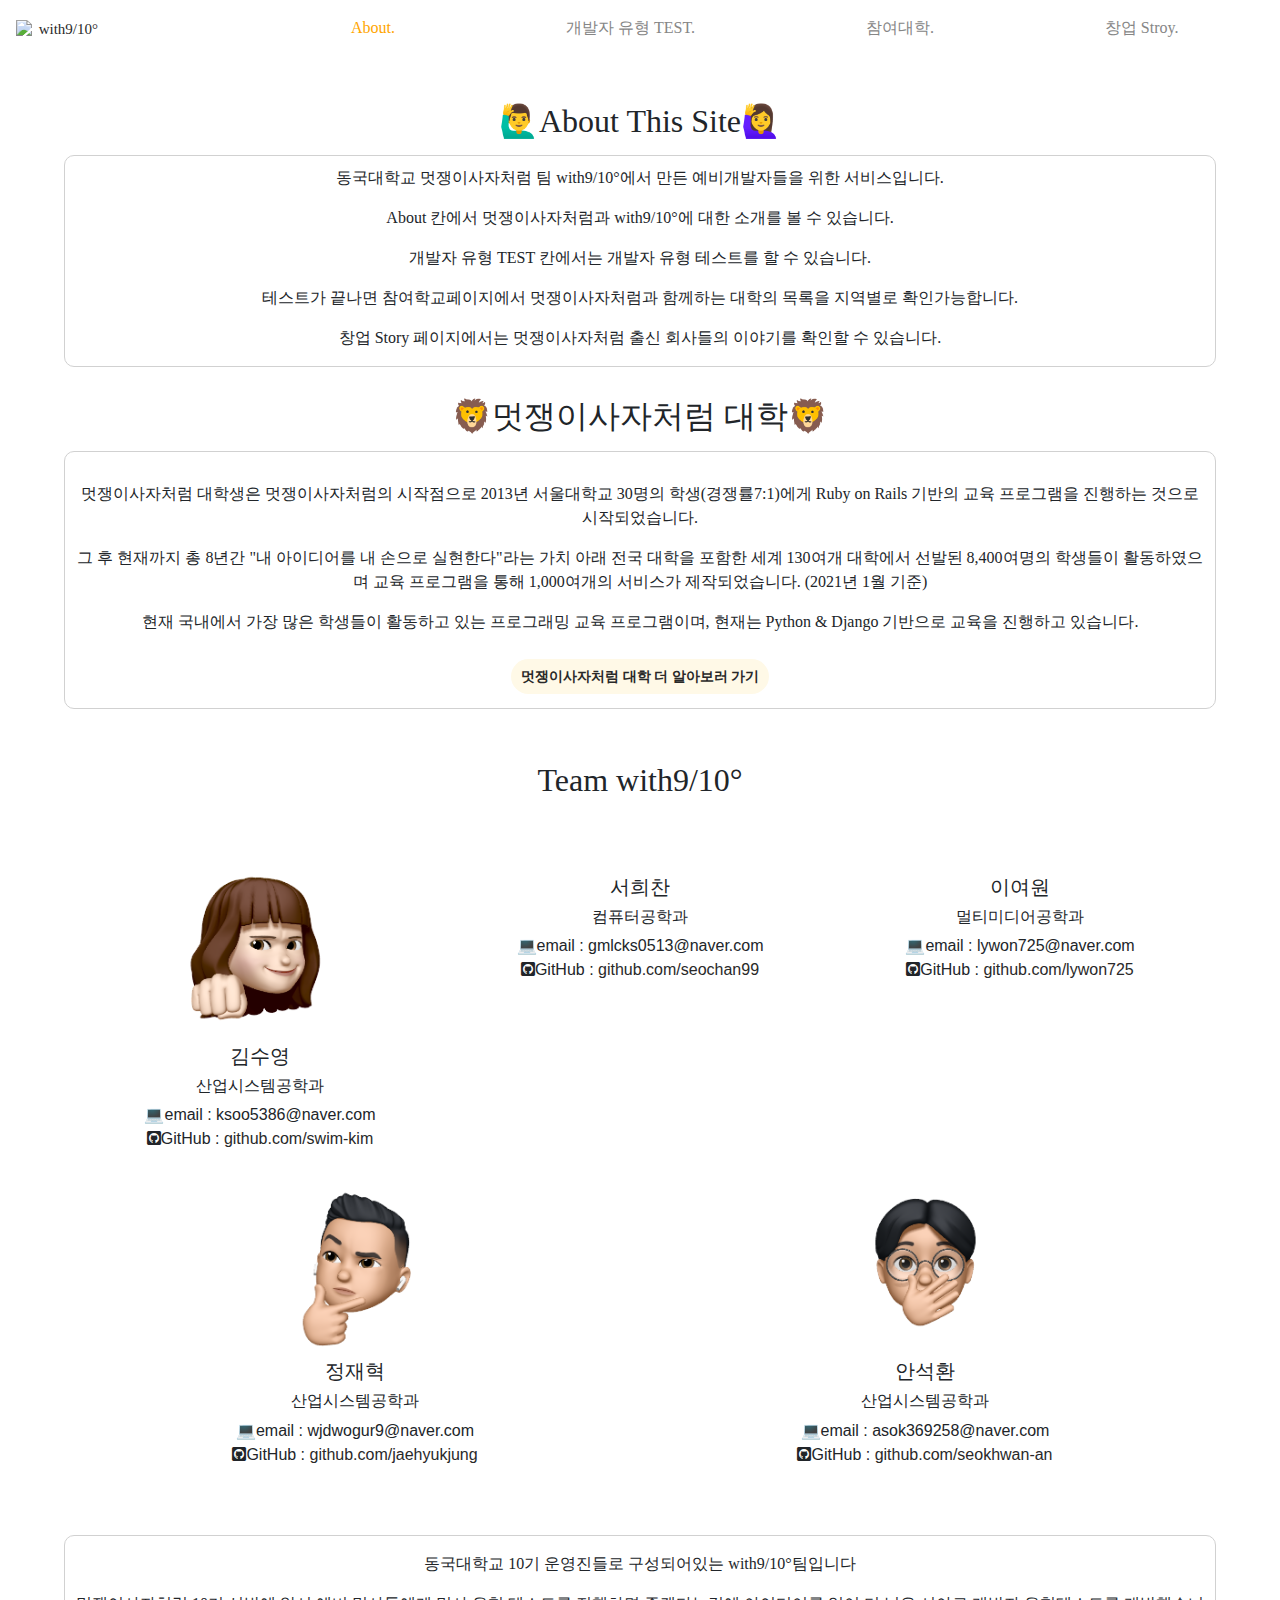
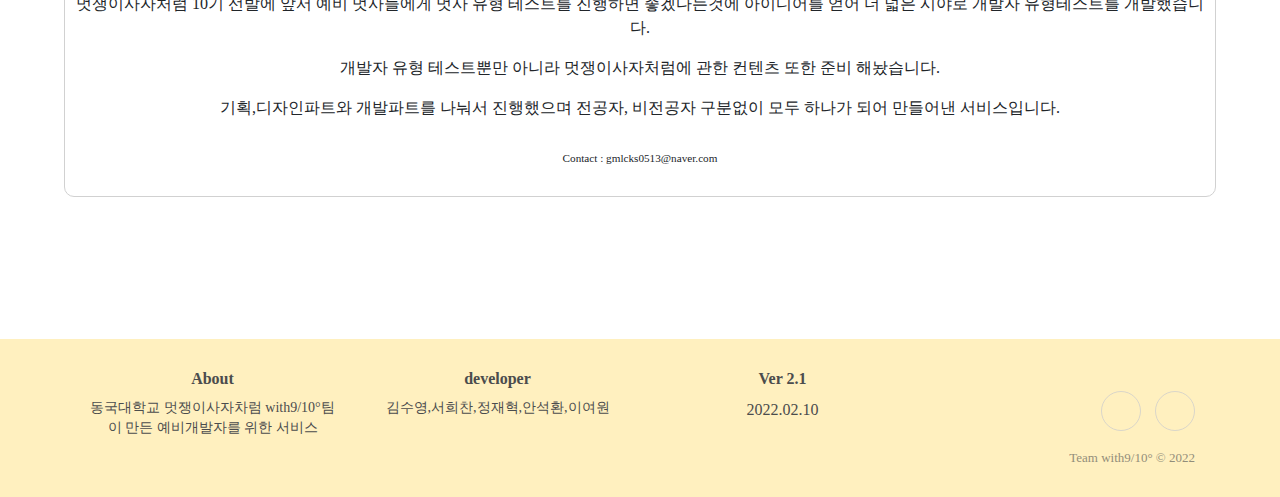
==== commit d9a1ae99: "푸터수정" ====
--- a/likelionAbout.html
+++ b/likelionAbout.html
@@ -193,8 +193,8 @@
                                 </ul>
                         </div>
                         <div class="col-sm-4 col-md-3 item">
-                                <h3 style="font-family: 'GmarketSansMedium'">Ver 1.7</h3>
-                                <li style="font-family: 'GmarketSansMedium'">2022.02.08</li>
+                                <h3 style="font-family: 'GmarketSansMedium'">Ver 2.1</h3>
+                                <li style="font-family: 'GmarketSansMedium'">2022.02.10</li>
                         </div>
                         <div class="col-lg-3 item social">
                                 <a href="https://www.facebook.com/DGUlion"><i class="icon ion-social-facebook"></i></a>
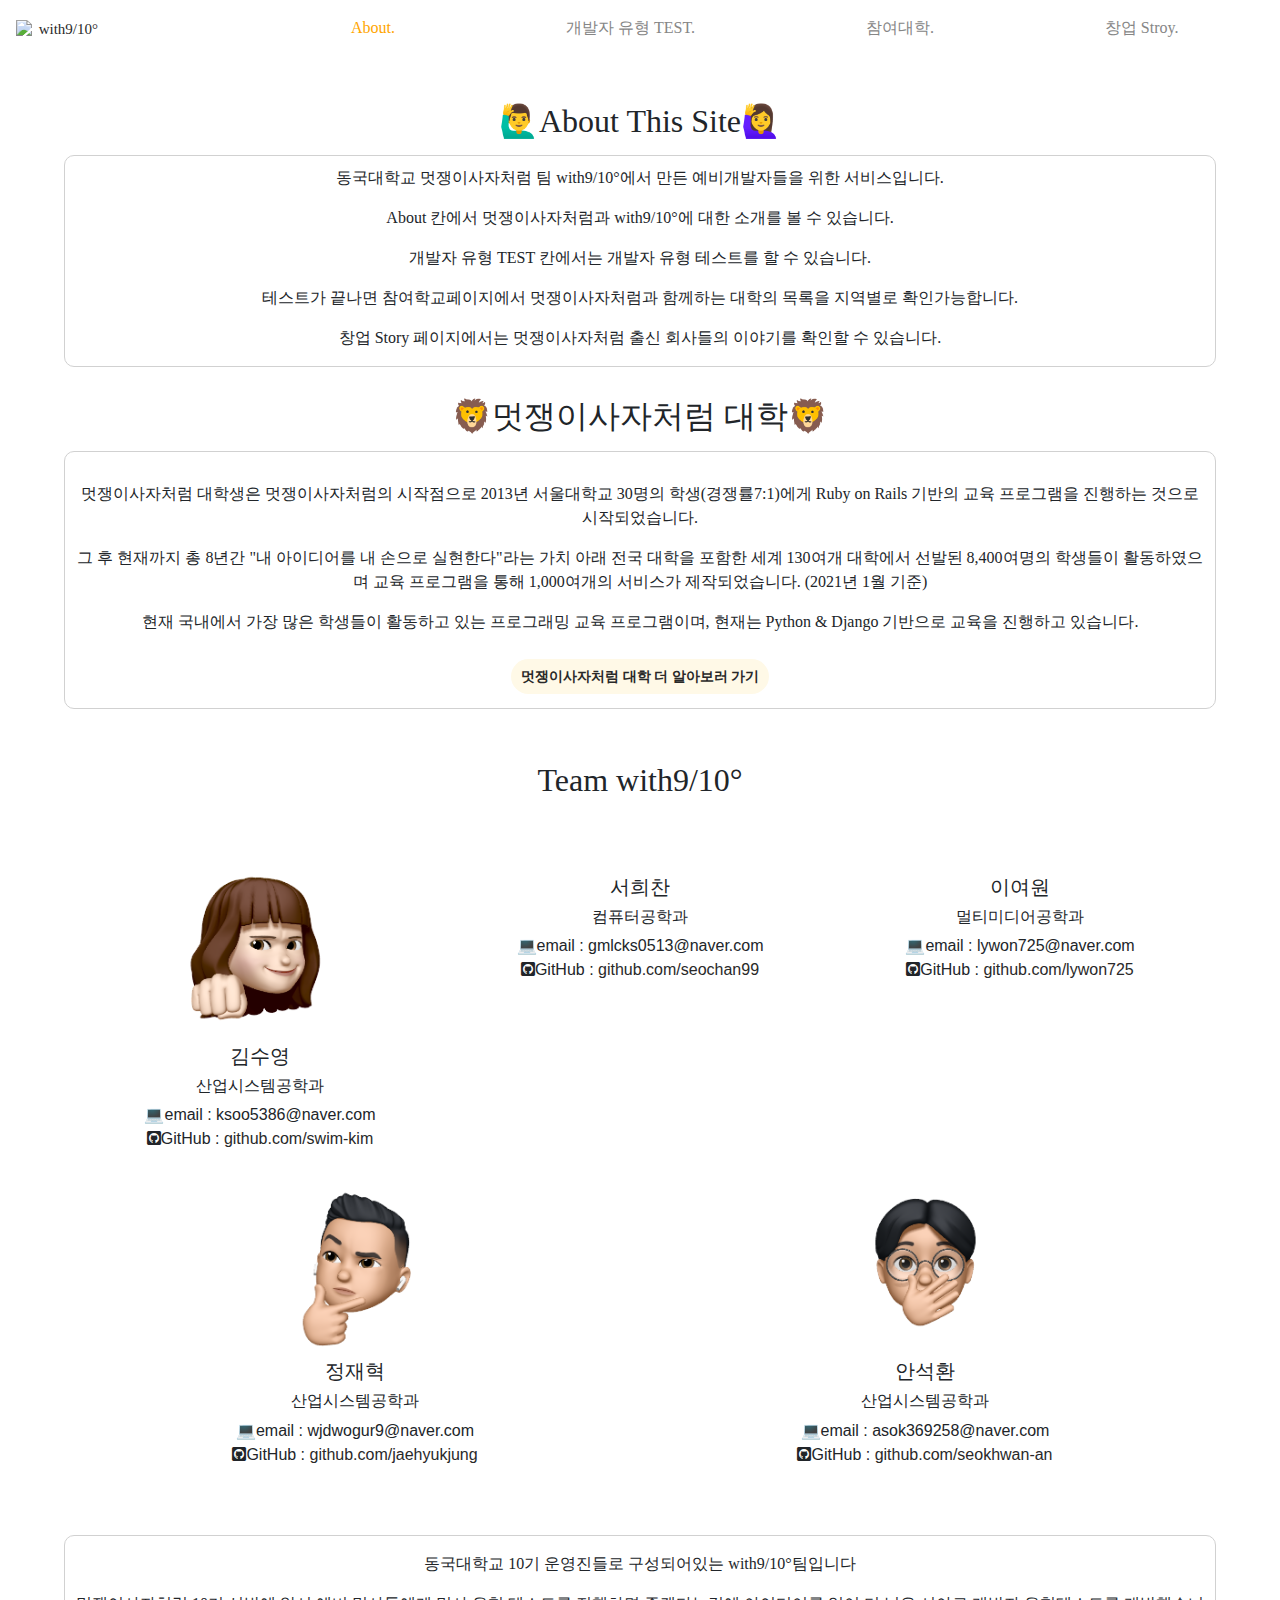
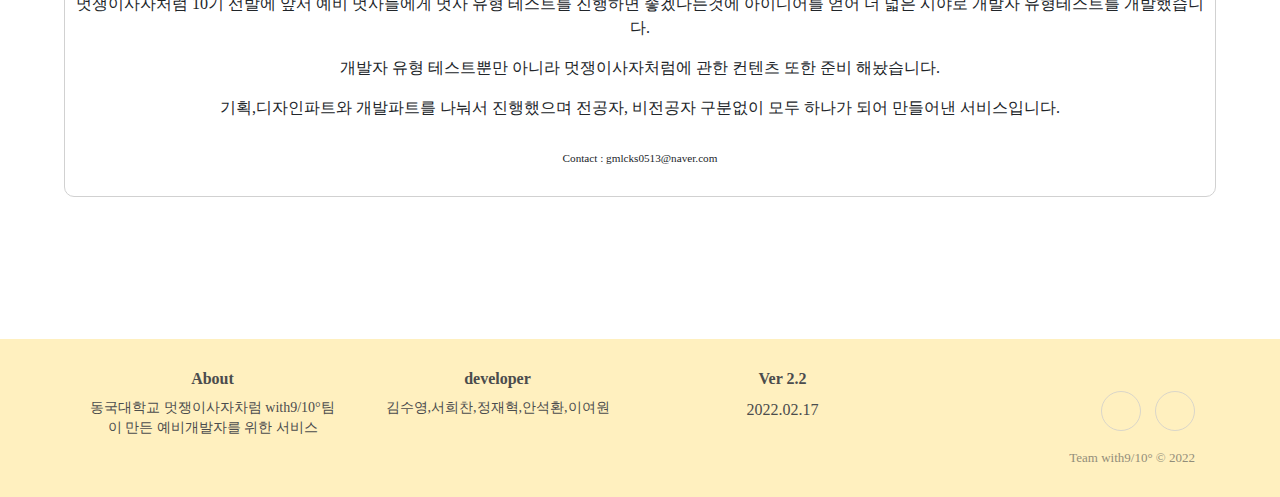
==== commit 8b9c8500: "[ADD]구글애드센스추가" ====
--- a/likelionAbout.html
+++ b/likelionAbout.html
@@ -1,6 +1,8 @@
 <!DOCTYPE html>
 <html lang="ko">
 <head>
+        <script async src="https://pagead2.googlesyndication.com/pagead/js/adsbygoogle.js?client=ca-pub-7635318745908410"
+     crossorigin="anonymous"></script>
         <meta charset="UTF-8">
         <meta name="viewport" content="width=device-width, initial-scale=1.0">
         <link rel="stylesheet" href="style.css">
@@ -14,6 +16,16 @@
         <link rel="stylesheet" href="css/style.css">
         <script src="main.js" defer></script>
         <title>with9/10°</title>
+<!-- Global site tag (gtag.js) - Google Analytics -->
+<script async src="https://www.googletagmanager.com/gtag/js?id=UA-219588544-1">
+</script>
+<script>
+  window.dataLayer = window.dataLayer || [];
+  function gtag(){dataLayer.push(arguments);}
+  gtag('js', new Date());
+
+  gtag('config', 'UA-219588544-1');
+</script>
 <!-- Global site tag (gtag.js) - Google Analytics -->
 <script async src="https://www.googletagmanager.com/gtag/js?id=G-E0ZWRRQJPZ"></script>
 <script async src="https://pagead2.googlesyndication.com/pagead/js/adsbygoogle.js?client=ca-pub-7635318745908410"
@@ -193,8 +205,8 @@
                                 </ul>
                         </div>
                         <div class="col-sm-4 col-md-3 item">
-                                <h3 style="font-family: 'GmarketSansMedium'">Ver 2.1</h3>
-                                <li style="font-family: 'GmarketSansMedium'">2022.02.10</li>
+                                <h3 style="font-family: 'GmarketSansMedium'">Ver 2.2</h3>
+                        <li style="font-family: 'GmarketSansMedium'">2022.02.17</li>
                         </div>
                         <div class="col-lg-3 item social">
                                 <a href="https://www.facebook.com/DGUlion"><i class="icon ion-social-facebook"></i></a>
